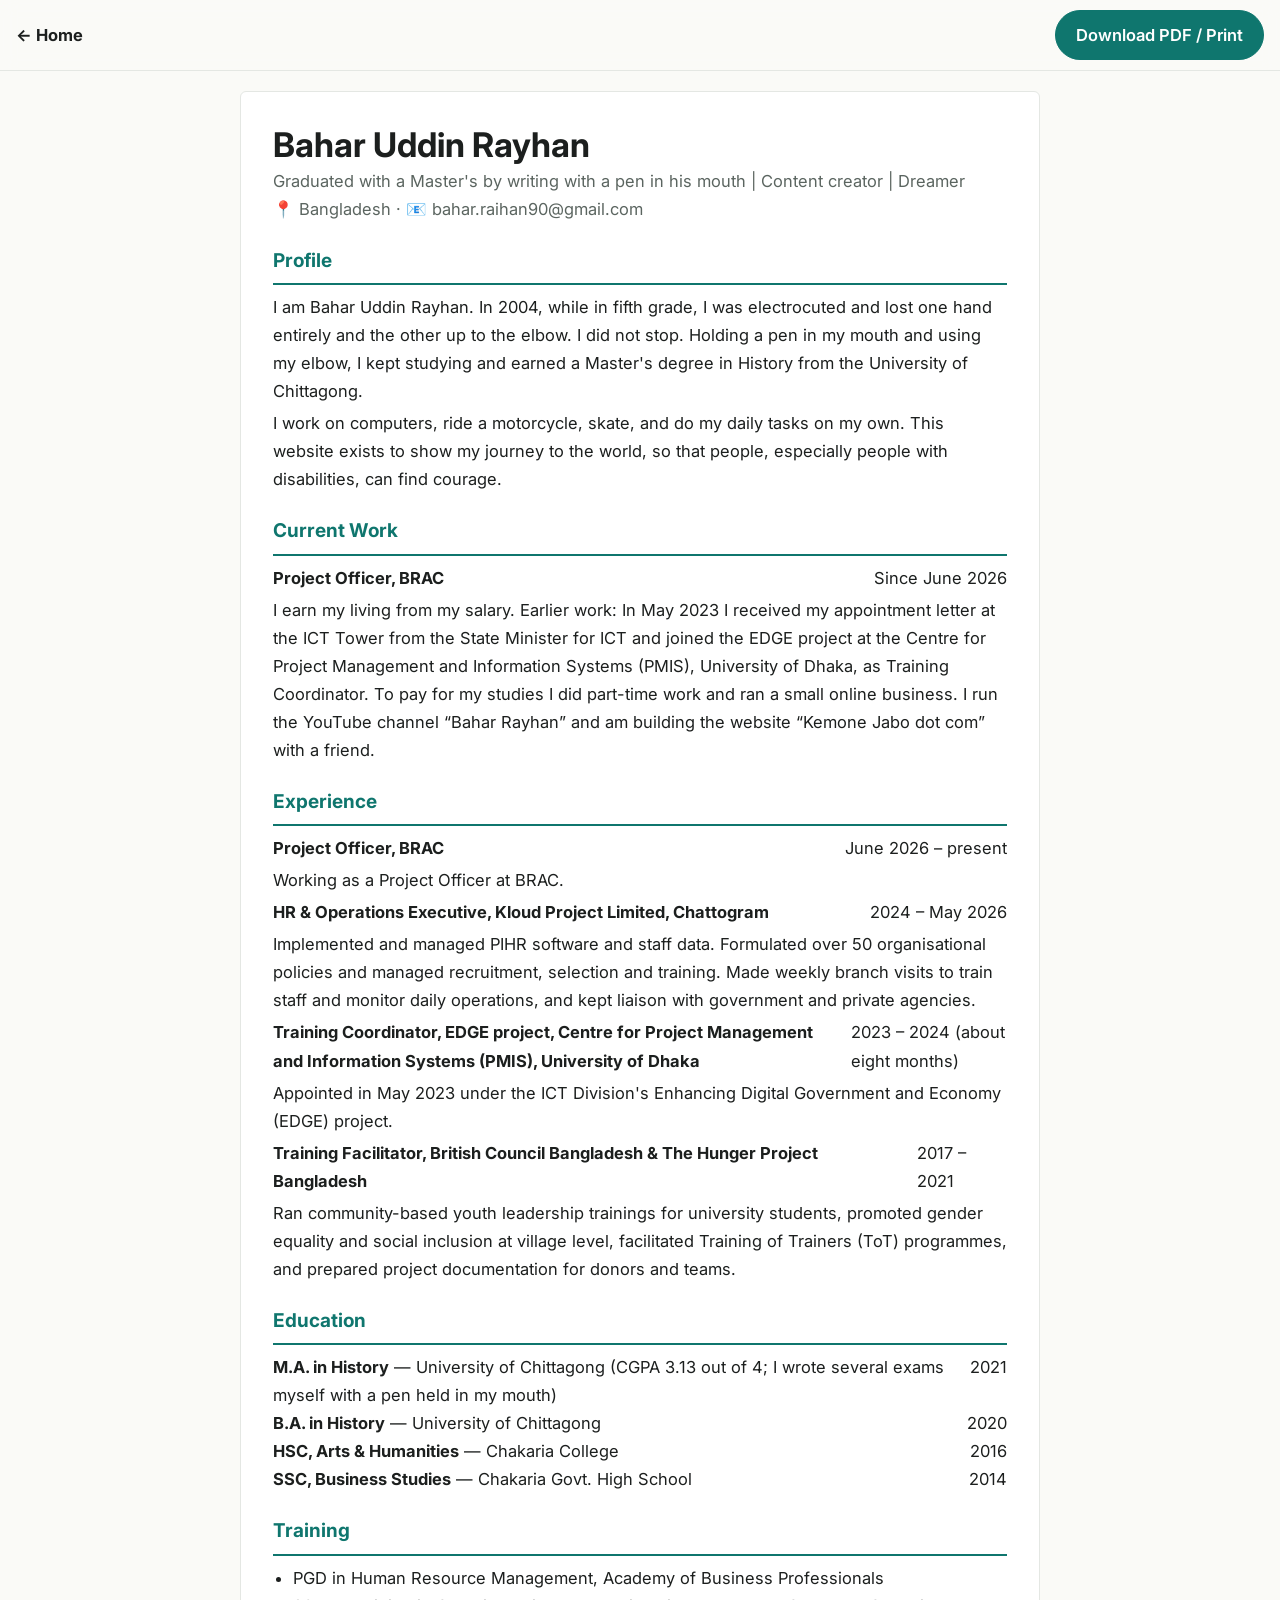
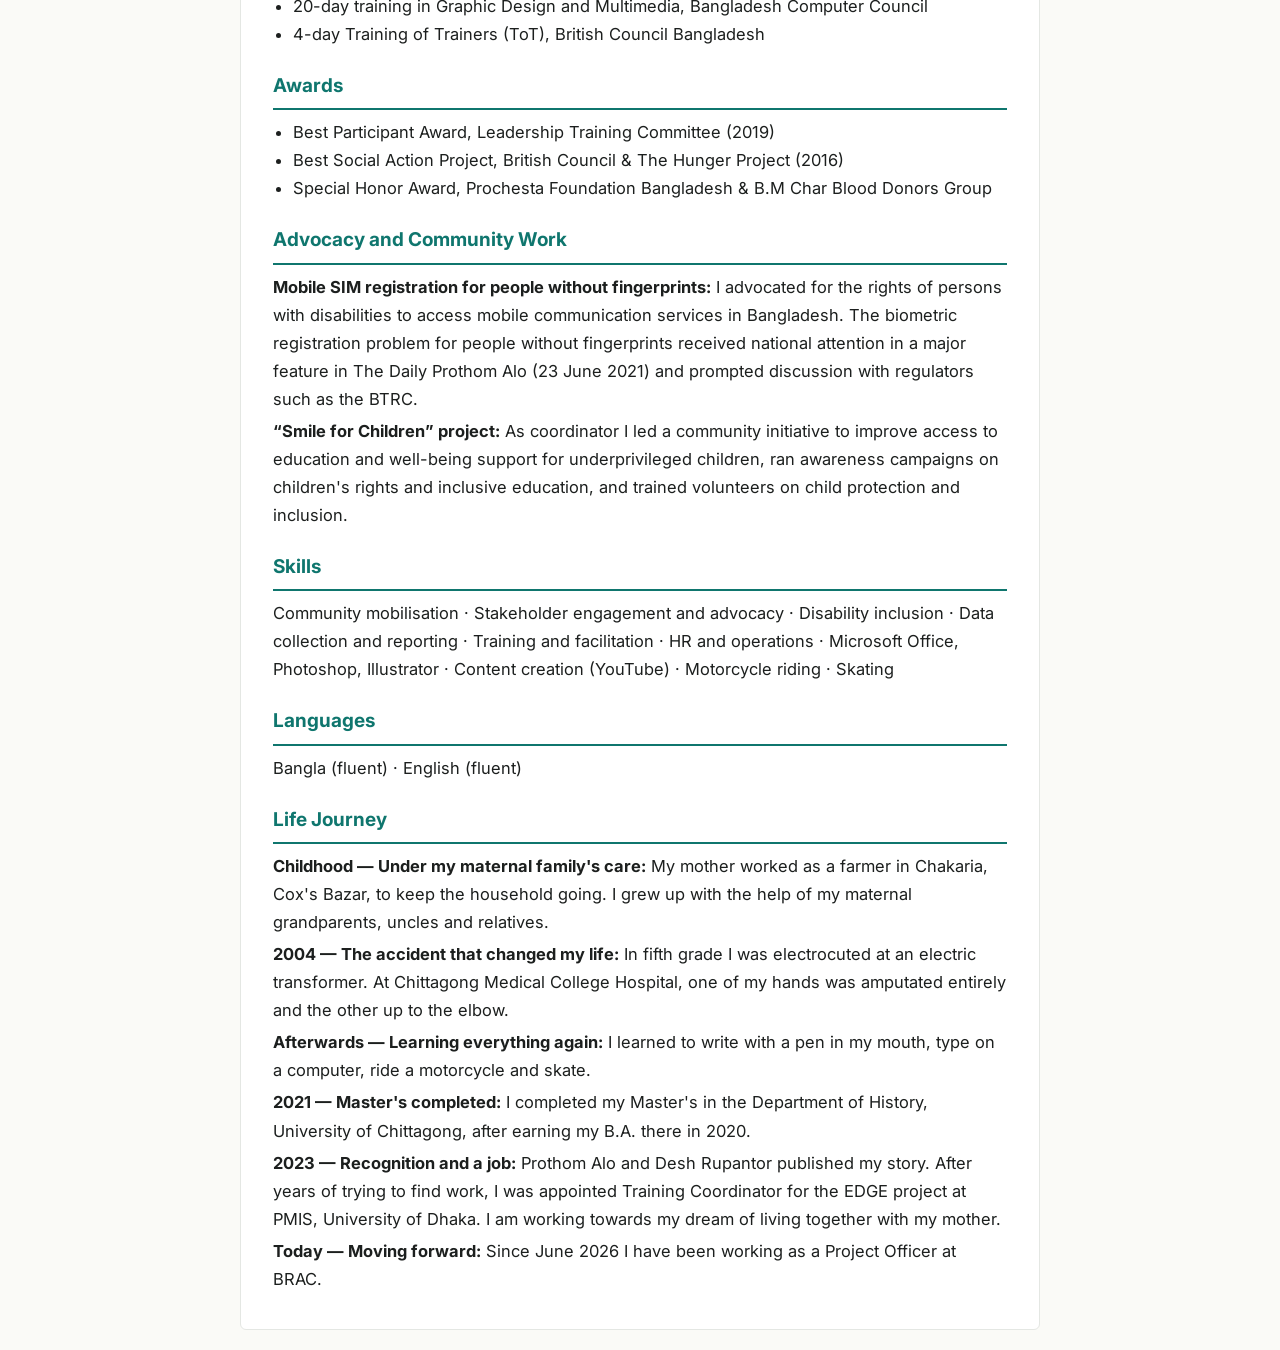
==== cv.html @ cb73b774 "Add files via upload" ====
<!doctype html>
<html lang="en">
<head>
<meta charset="utf-8">
<meta name="viewport" content="width=device-width, initial-scale=1">
<title>CV</title>
<meta name="theme-color" content="#0f766e">
<link rel="manifest" href="manifest.webmanifest">
<link rel="icon" href="icon.svg" type="image/svg+xml">
<link rel="preconnect" href="https://fonts.googleapis.com">
<link href="https://fonts.googleapis.com/css2?family=Inter:wght@400;500;600;700&display=swap" rel="stylesheet">
<link rel="stylesheet" href="style.css">
</head>
<body data-page="cv">
<header class="nav noprint">
  <a class="brand" href="index.html">← Home</a>
  <nav><button class="btn" onclick="window.print()">Download PDF / Print</button></nav>
</header>
<main class="cv" id="cv"></main>
<script src="content.js"></script>
<script src="app.js"></script>
</body>
</html>
---- style.css ----
:root{--bg:#fafaf7;--fg:#1c1f1e;--mut:#5b6560;--card:#fff;--line:#e4e7e3;--pri:#0f766e;--pri2:#d97706}
@media(prefers-color-scheme:dark){:root{--bg:#101413;--fg:#e8ecea;--mut:#9aa6a1;--card:#171c1b;--line:#27302d;--pri:#2dd4bf;--pri2:#fbbf24}}
*{box-sizing:border-box}
html{scroll-behavior:smooth}
body{margin:0;background:var(--bg);color:var(--fg);font-family:"Inter",system-ui,-apple-system,"Segoe UI",sans-serif;line-height:1.7;font-size:16.5px}
a{color:var(--pri)}
.nav{position:sticky;top:0;z-index:5;display:flex;justify-content:space-between;align-items:center;gap:12px;padding:10px 16px;background:color-mix(in srgb,var(--bg) 88%,transparent);backdrop-filter:blur(8px);border-bottom:1px solid var(--line)}
.brand{font-weight:700;text-decoration:none;color:var(--fg)}
.nav nav{display:flex;gap:14px;overflow-x:auto;white-space:nowrap}
.nav nav a{text-decoration:none;color:var(--mut);font-size:15px}
.nav nav a:hover{color:var(--pri)}
.hero{text-align:center;padding:56px 16px 40px;max-width:720px;margin:auto}
.avatar{width:132px;height:132px;border-radius:50%;margin:0 auto 16px;background:var(--pri) center/cover;color:#fff;font-size:56px;font-weight:700;display:grid;place-items:center;border:4px solid var(--card);box-shadow:0 0 0 2px var(--pri)}
h1{font-size:clamp(30px,6vw,46px);margin:.2em 0;line-height:1.25}
.tagline{font-size:19px;color:var(--mut);margin:0}
.loc{color:var(--mut);font-size:15px}
.actions{display:flex;gap:10px;justify-content:center;flex-wrap:wrap;margin-top:20px}
.btn{display:inline-block;padding:10px 20px;border-radius:999px;background:var(--pri);color:#fff;text-decoration:none;border:1px solid var(--pri);font:inherit;font-weight:600;cursor:pointer}
.btn.ghost{background:transparent;color:var(--pri)}
@media(prefers-color-scheme:dark){.btn{color:#04201c}.btn.ghost{color:var(--pri)}}
.wrap{max-width:760px;margin:auto;padding:36px 16px}
h2{font-size:28px;margin:0 0 14px;padding-bottom:6px;border-bottom:3px solid var(--pri2);display:inline-block}
h3{margin:26px 0 10px;color:var(--mut);font-size:18px}
.card{background:var(--card);border:1px solid var(--line);border-radius:14px;padding:16px 18px}
.cards{display:grid;gap:12px}
.card b{display:block}.card small{color:var(--mut)}
.card img{width:100%;border-radius:10px;margin-top:10px}
.chips{display:flex;gap:8px;flex-wrap:wrap;margin-top:12px}
.chips span{background:var(--card);border:1px solid var(--line);border-radius:999px;padding:2px 14px;font-size:15px}
.video{position:relative;aspect-ratio:16/9;border-radius:14px;overflow:hidden;background:#000}
.video iframe{position:absolute;inset:0;width:100%;height:100%;border:0}
.timeline{list-style:none;margin:0;padding:0 0 0 18px;border-left:3px solid var(--pri)}
.timeline li{position:relative;margin:0 0 20px;padding-left:16px}
.timeline li::before{content:"";position:absolute;left:-27px;top:9px;width:13px;height:13px;border-radius:50%;background:var(--pri2);border:3px solid var(--bg)}
.timeline .y{font-weight:700;color:var(--pri2)}
footer{display:flex;justify-content:space-between;align-items:center;max-width:760px;margin:auto;padding:24px 16px 40px;color:var(--mut);font-size:14px;border-top:1px solid var(--line)}
.quiet{background:none;border:0;color:var(--mut);font:inherit;font-size:13px;cursor:pointer;opacity:.7}
.quiet:hover{opacity:1;color:var(--pri2)}
dialog{border:1px solid var(--line);border-radius:16px;background:var(--card);color:var(--fg);max-width:420px;width:calc(100% - 32px);padding:20px;font-family:inherit}
dialog::backdrop{background:#0008}
dialog .x{float:right;border:0;background:none;color:var(--mut);font-size:18px;cursor:pointer}
dialog ul{list-style:none;padding:0;margin:0}
dialog li{padding:8px 0;border-top:1px solid var(--line);word-break:break-all}
dialog li b{display:block;font-size:14px;color:var(--mut)}
dialog li button{margin-left:8px;font-size:12px;cursor:pointer}
/* CV */
.cv{max-width:800px;margin:20px auto;padding:32px;background:var(--card);border:1px solid var(--line);border-radius:6px}
.cv h1{font-size:34px;margin:0}.cv h2{font-size:19px;margin:22px 0 8px;border-bottom:2px solid var(--pri);display:block;color:var(--pri)}
.cv .sub{color:var(--mut);margin:0}.cv .row{display:flex;justify-content:space-between;gap:12px}
.cv p{margin:4px 0}
@media print{.noprint{display:none!important}body{background:#fff;color:#000}.cv{border:0;margin:0;padding:0;background:#fff}.cv h2{color:#0f766e}}
ul.plain{margin:0;padding-left:20px}ul.plain li{margin:4px 0}
.cv ul{margin:4px 0;padding-left:20px}
dialog li{display:flex;gap:12px;align-items:center}
.pay{flex:none;width:36px;height:36px;border-radius:50%;display:grid;place-items:center;color:#fff;font-weight:700}
.soon{color:var(--mut);font-size:14px;font-style:italic}
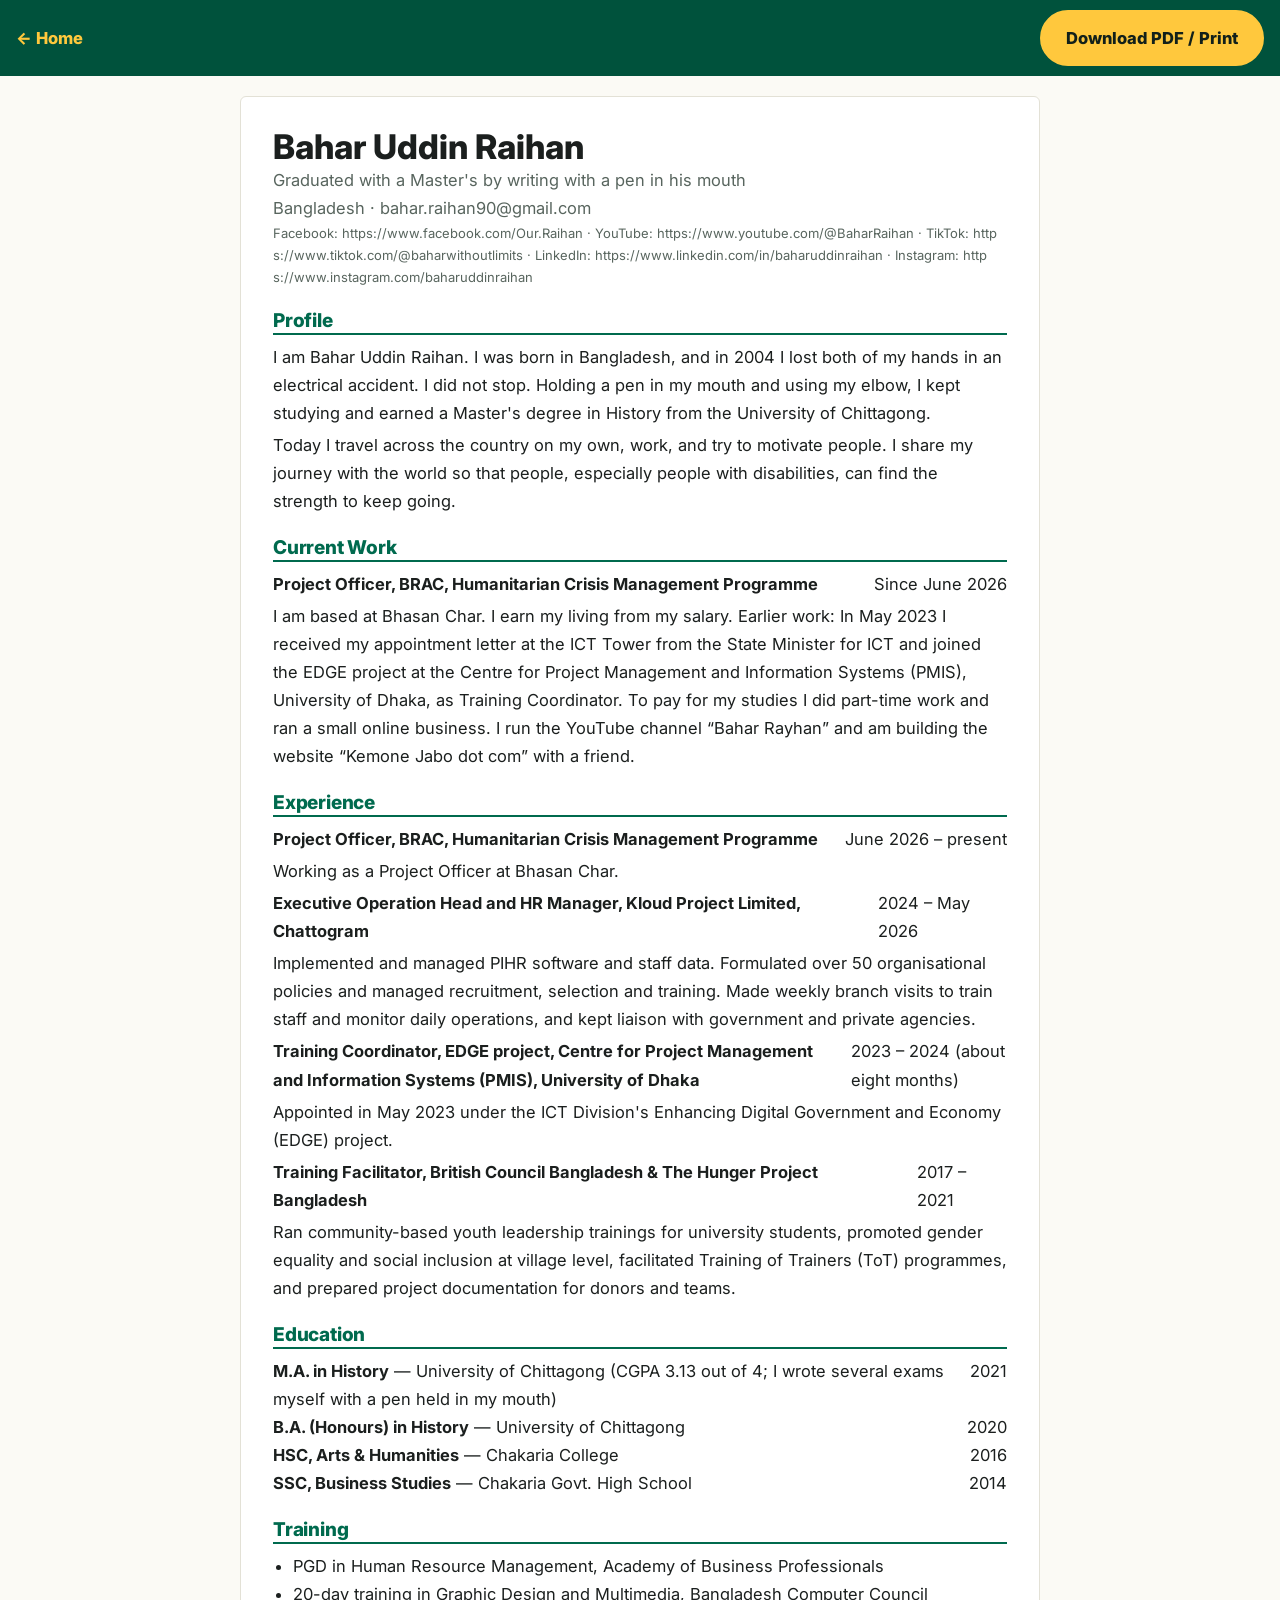
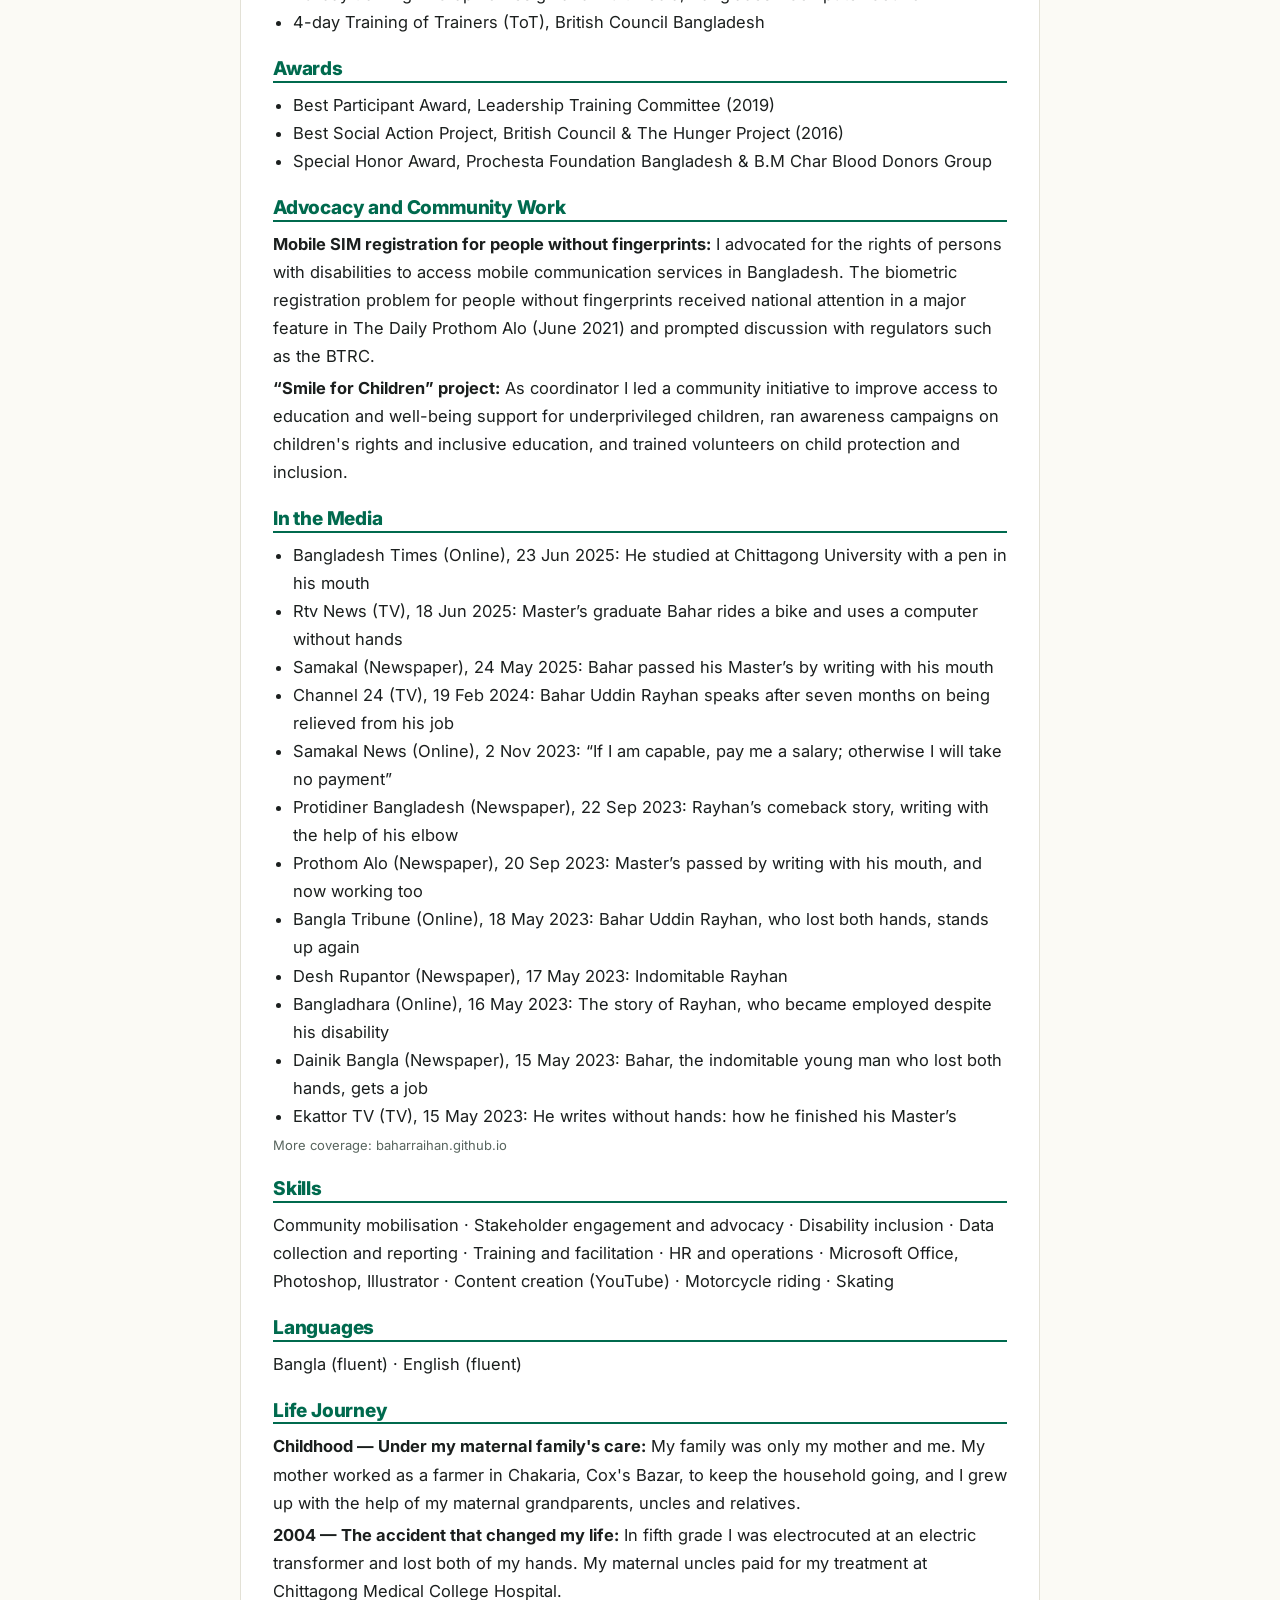
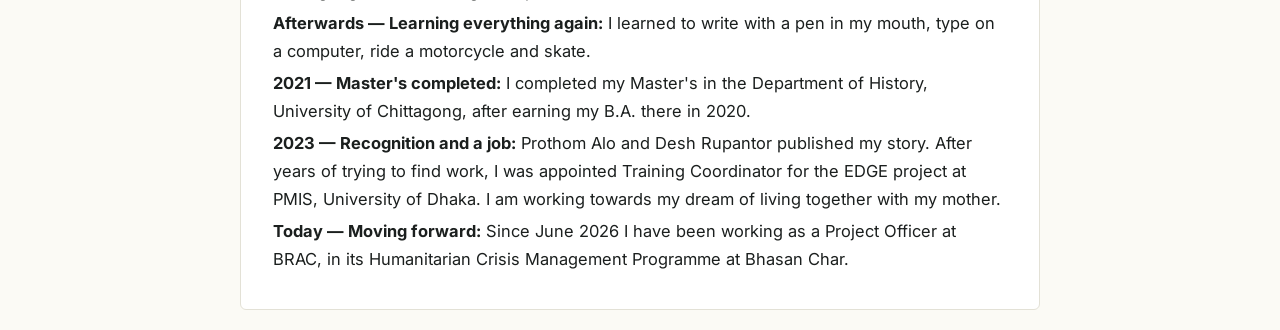
==== commit 525d1c5b: "Add files via upload" ====
--- a/cv.html
+++ b/cv.html
@@ -9,7 +9,7 @@
 <link rel="icon" href="icon.svg" type="image/svg+xml">
 <link rel="preconnect" href="https://fonts.googleapis.com">
 <link href="https://fonts.googleapis.com/css2?family=Inter:wght@400;500;600;700&display=swap" rel="stylesheet">
-<link rel="stylesheet" href="style.css">
+<link rel="stylesheet" href="style.css?v=82973ebb">
 </head>
 <body data-page="cv">
 <header class="nav noprint">
@@ -17,7 +17,7 @@
   <nav><button class="btn" onclick="window.print()">Download PDF / Print</button></nav>
 </header>
 <main class="cv" id="cv"></main>
-<script src="content.js"></script>
-<script src="app.js"></script>
+<script src="content.js?v=1240877e"></script>
+<script src="app.js?v=b13319d1"></script>
 </body>
 </html>
--- a/style.css
+++ b/style.css
@@ -1,56 +1,173 @@
-:root{--bg:#fafaf7;--fg:#1c1f1e;--mut:#5b6560;--card:#fff;--line:#e4e7e3;--pri:#0f766e;--pri2:#d97706}
-@media(prefers-color-scheme:dark){:root{--bg:#101413;--fg:#e8ecea;--mut:#9aa6a1;--card:#171c1b;--line:#27302d;--pri:#2dd4bf;--pri2:#fbbf24}}
+:root{--green:#006a4e;--green-d:#00523c;--red:#c1121f;--redbright:#f42a41;--blue:#0b3c8c;--amber:#f59e0b;--yellow:#ffc83d;--ink:#12201a;--paper:#fbfaf5;--card:#ffffff;--line:#e3e1d6;--mut:#58655e;--fg:#12201a;--bg:#fbfaf5;--pri:#006a4e;--soft:#eef4f0}
 *{box-sizing:border-box}
 html{scroll-behavior:smooth}
 body{margin:0;background:var(--bg);color:var(--fg);font-family:"Inter",system-ui,-apple-system,"Segoe UI",sans-serif;line-height:1.7;font-size:16.5px}
-a{color:var(--pri)}
-.nav{position:sticky;top:0;z-index:5;display:flex;justify-content:space-between;align-items:center;gap:12px;padding:10px 16px;background:color-mix(in srgb,var(--bg) 88%,transparent);backdrop-filter:blur(8px);border-bottom:1px solid var(--line)}
-.brand{font-weight:700;text-decoration:none;color:var(--fg)}
-.nav nav{display:flex;gap:14px;overflow-x:auto;white-space:nowrap}
-.nav nav a{text-decoration:none;color:var(--mut);font-size:15px}
-.nav nav a:hover{color:var(--pri)}
-.hero{text-align:center;padding:56px 16px 40px;max-width:720px;margin:auto}
-.avatar{width:132px;height:132px;border-radius:50%;margin:0 auto 16px;background:var(--pri) center/cover;color:#fff;font-size:56px;font-weight:700;display:grid;place-items:center;border:4px solid var(--card);box-shadow:0 0 0 2px var(--pri)}
-h1{font-size:clamp(30px,6vw,46px);margin:.2em 0;line-height:1.25}
-.tagline{font-size:19px;color:var(--mut);margin:0}
-.loc{color:var(--mut);font-size:15px}
-.actions{display:flex;gap:10px;justify-content:center;flex-wrap:wrap;margin-top:20px}
-.btn{display:inline-block;padding:10px 20px;border-radius:999px;background:var(--pri);color:#fff;text-decoration:none;border:1px solid var(--pri);font:inherit;font-weight:600;cursor:pointer}
-.btn.ghost{background:transparent;color:var(--pri)}
-@media(prefers-color-scheme:dark){.btn{color:#04201c}.btn.ghost{color:var(--pri)}}
-.wrap{max-width:760px;margin:auto;padding:36px 16px}
-h2{font-size:28px;margin:0 0 14px;padding-bottom:6px;border-bottom:3px solid var(--pri2);display:inline-block}
-h3{margin:26px 0 10px;color:var(--mut);font-size:18px}
-.card{background:var(--card);border:1px solid var(--line);border-radius:14px;padding:16px 18px}
-.cards{display:grid;gap:12px}
-.card b{display:block}.card small{color:var(--mut)}
-.card img{width:100%;border-radius:10px;margin-top:10px}
-.chips{display:flex;gap:8px;flex-wrap:wrap;margin-top:12px}
-.chips span{background:var(--card);border:1px solid var(--line);border-radius:999px;padding:2px 14px;font-size:15px}
-.video{position:relative;aspect-ratio:16/9;border-radius:14px;overflow:hidden;background:#000}
-.video iframe{position:absolute;inset:0;width:100%;height:100%;border:0}
-.timeline{list-style:none;margin:0;padding:0 0 0 18px;border-left:3px solid var(--pri)}
-.timeline li{position:relative;margin:0 0 20px;padding-left:16px}
-.timeline li::before{content:"";position:absolute;left:-27px;top:9px;width:13px;height:13px;border-radius:50%;background:var(--pri2);border:3px solid var(--bg)}
-.timeline .y{font-weight:700;color:var(--pri2)}
-footer{display:flex;justify-content:space-between;align-items:center;max-width:760px;margin:auto;padding:24px 16px 40px;color:var(--mut);font-size:14px;border-top:1px solid var(--line)}
-.quiet{background:none;border:0;color:var(--mut);font:inherit;font-size:13px;cursor:pointer;opacity:.7}
-.quiet:hover{opacity:1;color:var(--pri2)}
-dialog{border:1px solid var(--line);border-radius:16px;background:var(--card);color:var(--fg);max-width:420px;width:calc(100% - 32px);padding:20px;font-family:inherit}
-dialog::backdrop{background:#0008}
+a{color:var(--green)}
+.demobar{background:var(--yellow);color:var(--ink);text-align:center;font-size:13px;font-weight:600;padding:4px 8px}
+.nav{position:sticky;top:0;z-index:5;display:flex;justify-content:space-between;align-items:center;gap:12px;padding:10px 16px;background:var(--green-d);color:#fff}
+.brand{font-weight:800;text-decoration:none;color:var(--yellow);white-space:nowrap}
+.nav nav{display:flex;gap:14px;overflow-x:auto;white-space:nowrap;scrollbar-width:none;align-items:center}
+.nav nav a{text-decoration:none;color:#d7efe4;font-size:14.5px}
+.nav nav a:hover{color:#fff}
+.nav nav a.cvlink{color:var(--ink);background:var(--yellow);border-radius:999px;padding:1px 12px;font-weight:800}
+/* hero */
+.hero{position:relative;overflow:hidden;text-align:center;padding:52px 18px 46px;background:var(--green);color:#fff}
+.hero::before{content:"";position:absolute;left:50%;top:-40px;width:420px;height:420px;margin-left:-210px;border-radius:50%;background:var(--redbright)}
+.hero>*{position:relative;max-width:700px;margin-left:auto;margin-right:auto}
+.avatar{width:150px;height:150px;border-radius:50%;margin:0 auto 14px;background:#fff center/cover;color:var(--green);font-size:60px;font-weight:800;display:grid;place-items:center;border:6px solid #fff}
+.eyebrow{margin:0 auto 2px;font-size:13px;font-weight:800;letter-spacing:.14em;text-transform:uppercase;color:var(--yellow)}
+h1{font-size:clamp(34px,8vw,56px);margin:.1em auto;line-height:1.08;font-weight:800;text-shadow:0 2px 0 rgba(0,0,0,.18)}
+.roles{margin:0 auto;color:#cfeadd;font-size:15.5px}
+.headline{font-size:clamp(25px,6.4vw,40px);font-weight:800;line-height:1.15;margin:22px auto 10px;text-transform:uppercase;letter-spacing:-.01em}
+.intro{color:#e0f1e8;margin:0 auto}
+.actions{display:flex;gap:10px;justify-content:center;flex-wrap:wrap;margin-top:24px}
+.btn{display:inline-block;padding:12px 24px;border-radius:999px;background:var(--yellow);color:var(--ink);text-decoration:none;border:2px solid var(--yellow);font:inherit;font-weight:800;cursor:pointer}
+.btn.ghost{background:transparent;color:#fff;border-color:#fff}
+.social{display:flex;gap:10px;justify-content:center;margin-top:18px}
+.social a{width:44px;height:44px;border-radius:50%;display:grid;place-items:center;background:#fff;color:var(--green);text-decoration:none;transition:transform .15s}.social a:hover{transform:translateY(-3px)}.social a.facebook{color:#1877f2}.social a.youtube{color:#ff0000}.social a.tiktok{color:#111}.social a.linkedin{color:#0a66c2}.social a.instagram{color:#d62976}.social svg{width:22px;height:22px}
+/* ticker */
+.ticker{background:var(--ink);color:#fff;overflow:hidden;white-space:nowrap;font-weight:700;font-size:14px;letter-spacing:.04em}
+.track{display:inline-block;animation:slide 40s linear infinite;padding:9px 0}
+.set{display:inline-block}
+.set span{margin:0 18px;color:var(--yellow)}
+@keyframes slide{from{transform:translateX(0)}to{transform:translateX(-33.33%)}}
+/* generic */
+.wrap{max-width:780px;margin:auto;padding:42px 16px}
+h2{font-size:30px;margin:0 0 14px;font-weight:800;line-height:1.2;letter-spacing:-.01em}
+h2::after{content:"";display:block;width:64px;height:6px;border-radius:3px;background:linear-gradient(90deg,var(--green) 0 25%,var(--redbright) 25% 50%,var(--blue) 50% 75%,var(--amber) 75%);margin-top:10px}
+h3{margin:22px 0 10px;color:var(--mut);font-size:17px;font-weight:600}
+.lead p{font-size:18px}
+.card{background:var(--card);border:1px solid var(--line);border-radius:14px;padding:16px 18px;position:relative;border-left:6px solid var(--green)}
+.cards{display:grid;gap:12px;margin-top:12px}
+.cards .card:nth-child(4n+2){border-left-color:var(--redbright)}.cards .card:nth-child(4n+3){border-left-color:var(--blue)}.cards .card:nth-child(4n+4){border-left-color:var(--amber)}
+.grid{display:grid;gap:12px;grid-template-columns:repeat(auto-fit,minmax(230px,1fr))}
+.card b{display:block}.card small{color:var(--mut)}.card p{margin:6px 0 0}.card img{width:100%;border-radius:10px;margin-top:10px}
+.year{position:absolute;top:12px;right:14px;font-size:12px;font-weight:800;color:var(--ink);background:var(--yellow);border-radius:999px;padding:1px 10px}
+.ach b{padding-right:54px}
+.sample{display:inline-block;margin-top:8px;font-size:11px;font-weight:700;letter-spacing:.06em;text-transform:uppercase;color:#7c2d12;background:#fed7aa;border-radius:6px;padding:1px 8px}
+.chips{display:flex;gap:8px;flex-wrap:wrap;margin-top:14px}
+.chips span{background:var(--soft);border:1px solid var(--line);border-radius:999px;padding:2px 14px;font-size:14.5px}
+.filter{display:flex;gap:8px;flex-wrap:wrap;margin:6px 0 14px}
+.filter button{font:inherit;font-size:14px;font-weight:700;border:2px solid var(--ink);background:transparent;color:var(--ink);border-radius:999px;padding:2px 14px;cursor:pointer}
+.filter button.on{background:var(--ink);color:#fff}
+/* story blocks: one colour per chapter */
+.chapter{padding:46px 16px;color:#fff;position:relative;overflow:hidden}
+.chapter .cin{max-width:780px;margin:auto;position:relative}
+.c1{background:var(--green)}.c2{background:var(--red)}.c3{background:var(--blue)}.c4{background:var(--amber);color:var(--ink)}
+.bignum{position:absolute;right:-6px;top:-34px;font-size:190px;font-weight:800;line-height:1;opacity:.16;pointer-events:none}
+.ctag{font-size:13px;font-weight:800;letter-spacing:.1em;text-transform:uppercase;opacity:.92}
+.chapter h3{margin:4px 0 12px;color:inherit;font-size:clamp(30px,7vw,44px);font-weight:800;line-height:1.1}
+.pull{font-size:clamp(22px,5vw,30px);font-weight:700;line-height:1.3;margin:0 0 16px;padding-left:16px;border-left:6px solid var(--yellow)}
+.c4 .pull{border-left-color:var(--ink)}
+.ctext p{margin:10px 0 0;font-size:17.5px}
+.rel{margin-top:16px;font-size:14.5px;font-weight:600}
+.chapter a{color:inherit;text-decoration-thickness:2px}
+.reveal{opacity:0;transform:translateY(22px);transition:opacity .6s ease,transform .6s ease}
+.reveal.in{opacity:1;transform:none}
+@media (prefers-reduced-motion:reduce){.reveal{opacity:1;transform:none;transition:none}.track{animation:none}}
+/* media wall */
+.mediawall{display:grid;gap:12px}
+.mcard{background:var(--card);border:2px solid var(--ink);border-radius:14px;padding:16px 18px;box-shadow:5px 5px 0 var(--ink)}
+.mcard h3{margin:8px 0 4px;color:var(--fg);font-size:18px;line-height:1.35}
+.mcard p{margin:0 0 8px;color:var(--mut);font-size:15px}
+.mtop{display:flex;gap:10px;align-items:center;flex-wrap:wrap}
+.mout{font-size:13px;color:var(--mut);font-weight:600}
+.badge{font-size:11.5px;font-weight:800;letter-spacing:.05em;text-transform:uppercase;border-radius:6px;padding:1px 9px;background:var(--green);color:#fff}
+.badge.tv{background:var(--blue)}.badge.online{background:var(--redbright)}
+/* quotes */
+.qotd{margin:0;padding:28px 24px;border-radius:18px;background:var(--ink);color:#fff;border-left:8px solid var(--yellow)}
+.qotd figcaption{font-size:12.5px;text-transform:uppercase;letter-spacing:.12em;font-weight:800;color:var(--yellow)}
+.qotd blockquote{margin:10px 0 8px;font-size:clamp(22px,5vw,30px);line-height:1.35;font-weight:700}
+.qotd cite,.q cite{color:#b7c7be;font-style:normal;font-size:14.5px}
+.q cite{color:var(--mut)}
+.quotes{display:grid;gap:12px}
+.q{margin:0;padding:18px 20px;border-radius:14px;background:var(--card);border:1px solid var(--line);border-left:6px solid var(--redbright)}
+.q blockquote{margin:0 0 6px;font-size:19px;font-weight:600;line-height:1.45}
+/* videos and photos */
+.videos{display:grid;gap:18px}
+.vid b{display:block;margin-top:8px}.vid p{margin:2px 0 0;color:var(--mut);font-size:15px}
+.thumb{position:relative;display:block;width:100%;aspect-ratio:16/9;border:0;border-radius:14px;background:#0b1f17 center/cover;cursor:pointer;overflow:hidden;padding:0}
+.thumb span{position:absolute;inset:0;margin:auto;width:66px;height:66px;border-radius:50%;background:var(--redbright);color:#fff;display:grid;place-items:center;font-size:26px;padding-left:4px}
+.vid.placeholder .thumb{background:var(--blue)}
+.vid iframe{width:100%;aspect-ratio:16/9;border:0;border-radius:14px;background:#000}
+.gallery{display:grid;gap:10px;grid-template-columns:repeat(auto-fill,minmax(160px,1fr))}
+.tile{aspect-ratio:1;border:0;border-radius:12px;overflow:hidden;padding:0;cursor:pointer;background:var(--soft)}
+.tile img{width:100%;height:100%;object-fit:cover;display:block}
+.tile.ph{display:flex;flex-direction:column;align-items:center;justify-content:center;gap:4px;text-align:center;padding:10px;font-size:13px;color:var(--mut);cursor:default;border:2px dashed var(--line)}
+.tile.ph b{color:var(--red)}
+ul.plain{margin:10px 0 0;padding-left:20px}ul.plain li{margin:4px 0}
+.cvcard{display:block;margin-top:14px;padding:20px 22px;border-radius:14px;background:var(--yellow);color:var(--ink);text-decoration:none;border:2px solid var(--ink)}
+.cvcard b{display:block;font-size:20px}.cvcard span{font-size:14.5px}
+footer{max-width:780px;margin:auto;padding:24px 16px 44px;color:var(--mut);font-size:14px;border-top:1px solid var(--line)}
+.disclaimer{margin:0 0 14px;font-size:13px;line-height:1.5}
+.foot{display:flex;justify-content:space-between;align-items:center}
+.quiet{background:none;border:0;color:var(--mut);font:inherit;font-size:13px;cursor:pointer;opacity:.75}
+.quiet:hover{opacity:1;color:var(--red)}
+dialog{border:1px solid var(--line);border-radius:16px;background:#fff;color:var(--fg);max-width:420px;width:calc(100% - 32px);padding:20px;font-family:inherit}
+dialog::backdrop{background:#000a}
 dialog .x{float:right;border:0;background:none;color:var(--mut);font-size:18px;cursor:pointer}
 dialog ul{list-style:none;padding:0;margin:0}
-dialog li{padding:8px 0;border-top:1px solid var(--line);word-break:break-all}
+dialog li{padding:8px 0;border-top:1px solid var(--line);word-break:break-all;display:flex;gap:12px;align-items:center}
 dialog li b{display:block;font-size:14px;color:var(--mut)}
 dialog li button{margin-left:8px;font-size:12px;cursor:pointer}
-/* CV */
-.cv{max-width:800px;margin:20px auto;padding:32px;background:var(--card);border:1px solid var(--line);border-radius:6px}
-.cv h1{font-size:34px;margin:0}.cv h2{font-size:19px;margin:22px 0 8px;border-bottom:2px solid var(--pri);display:block;color:var(--pri)}
-.cv .sub{color:var(--mut);margin:0}.cv .row{display:flex;justify-content:space-between;gap:12px}
-.cv p{margin:4px 0}
-@media print{.noprint{display:none!important}body{background:#fff;color:#000}.cv{border:0;margin:0;padding:0;background:#fff}.cv h2{color:#0f766e}}
-ul.plain{margin:0;padding-left:20px}ul.plain li{margin:4px 0}
-.cv ul{margin:4px 0;padding-left:20px}
-dialog li{display:flex;gap:12px;align-items:center}
 .pay{flex:none;width:36px;height:36px;border-radius:50%;display:grid;place-items:center;color:#fff;font-weight:700}
 .soon{color:var(--mut);font-size:14px;font-style:italic}
+.photodlg{max-width:640px}.photodlg img{width:100%;border-radius:10px;display:block}.photodlg p{margin:8px 0 0;font-size:14px;color:var(--mut)}
+/* CV and privacy */
+.cv{max-width:800px;margin:20px auto;padding:32px;background:#fff;border:1px solid var(--line);border-radius:6px;color:#1b1f1e}
+.cv h1{font-size:34px;margin:0;text-shadow:none;color:#1b1f1e}.cv h2{font-size:19px;margin:22px 0 8px;border-bottom:2px solid var(--green);color:var(--green)}.cv h2::after{display:none}
+.cv .sub{color:var(--mut);margin:0}.cv .small{font-size:13px;word-break:break-all}.cv .row{display:flex;justify-content:space-between;gap:12px}
+.cv p{margin:4px 0}.cv ul{margin:4px 0;padding-left:20px}
+body[data-page=cv] .btn,body[data-page=privacy] .btn{background:var(--yellow)}
+@media print{.noprint{display:none!important}body{background:#fff;color:#000}.cv{border:0;margin:0;padding:0}.cv h2{color:#0f766e;border-color:#0f766e}}
+/* chapter photo + demo slot tags */
+.cfig{margin:18px 0 0}.cfig img{width:100%;border-radius:12px;display:block;border:3px solid rgba(255,255,255,.85)}
+.c4 .cfig img{border-color:var(--ink)}.cfig figcaption{font-size:13.5px;margin-top:6px;opacity:.92}
+.cfig.ph{border:3px dashed rgba(255,255,255,.7);border-radius:12px;padding:26px 14px;text-align:center;font-weight:700;font-size:14px}
+.c4 .cfig.ph{border-color:var(--ink)}
+.slot{display:inline-block;vertical-align:middle;margin-left:10px;font-size:11px;font-weight:800;letter-spacing:.04em;text-transform:none;color:#fff;background:#7c3aed;border-radius:6px;padding:1px 8px}
+/* icon tiles and contact cards */
+.btnico{display:inline-block;vertical-align:-5px;margin-right:6px}.btnico svg{width:20px;height:20px}
+.ico{flex:none;width:48px;height:48px;border-radius:14px;display:grid;place-items:center;background:var(--green);color:#fff}
+.ico svg{width:26px;height:26px}
+.ico.mail{background:var(--green)}.ico.phone{background:var(--blue)}
+.ico.facebook{background:#1877f2}.ico.youtube{background:#ff0000}.ico.tiktok{background:#111}.ico.linkedin{background:#0a66c2}
+.ico.instagram{background:linear-gradient(135deg,#feda75,#d62976 55%,#4f5bd5)}
+.clink{display:flex;align-items:center;gap:14px;padding:14px 16px;background:var(--card);border:2px solid var(--ink);border-radius:16px;text-decoration:none;color:var(--fg);box-shadow:4px 4px 0 var(--ink);transition:transform .15s,box-shadow .15s}
+.clink:hover{transform:translate(-2px,-2px);box-shadow:6px 6px 0 var(--ink)}
+.clink .ct{display:flex;flex-direction:column;min-width:0;line-height:1.3}
+.clink .ct b{font-size:17px}
+.clink .ct small{color:var(--mut);font-size:14px;overflow:hidden;text-overflow:ellipsis}
+.clink.big{margin-bottom:14px;background:var(--yellow)}
+.clink.big .ct b{font-size:19px}.clink.big .ct small{color:var(--ink);font-size:15px;word-break:break-all}
+.clink .go{margin-left:auto;display:grid;place-items:center;width:34px;height:34px;border-radius:50%;background:var(--ink);color:#fff;font-style:normal;flex:none}
+.clink .go svg{width:18px;height:18px}
+.cgrid{display:grid;gap:12px;grid-template-columns:repeat(auto-fit,minmax(220px,1fr))}
+.when{display:flex;align-items:center;gap:4px;flex-wrap:wrap}.pinico{display:inline-grid;vertical-align:middle;margin-left:6px;color:var(--red)}.pinico svg{width:15px;height:15px}
+.cvcard{background:var(--green);color:#fff}.cvcard span{color:#e0f1e8}
+/* news wall: coloured cards with a newspaper-style masthead */
+.newswall{max-width:none;padding:44px 0 50px;background:#fff1c9;border-top:4px solid var(--ink)}.newswall.tvwall{background:#dbeafe;border-bottom:4px solid var(--ink)}
+.newswall>*{max-width:780px;margin-left:auto;margin-right:auto;padding-left:16px;padding-right:16px}
+.mediawall{gap:18px}
+.mcard{padding:0;overflow:hidden;border:2px solid var(--ink);border-radius:16px;box-shadow:6px 6px 0 var(--oc,var(--ink));background:#fff}
+.mhead{display:flex;align-items:center;justify-content:space-between;gap:12px;padding:12px 16px;background:var(--oc,var(--ink));color:#fff}
+.mmark{font-family:Georgia,"Times New Roman",serif;font-size:clamp(22px,5.4vw,28px);font-weight:700;letter-spacing:-.01em;line-height:1.1;text-shadow:0 1px 0 rgba(0,0,0,.18)}
+.mlogo{display:inline-flex;align-items:center;background:#fff;border-radius:10px;padding:5px 12px}.mlogo img{height:32px;width:auto;display:block}
+.mdate{font-size:13px;font-weight:700;background:rgba(255,255,255,.2);border-radius:999px;padding:2px 12px;white-space:nowrap}
+.mbody{padding:16px 18px 18px}
+.mbody .badge{background:var(--oc,var(--green))}
+.mcard h3{margin:10px 0 6px;color:var(--fg);font-size:clamp(19px,4.8vw,22px);line-height:1.3}
+.mcard p{margin:0 0 14px;color:var(--mut);font-size:15.5px}
+.mbtn{display:inline-block;background:var(--oc,var(--green));color:#fff;text-decoration:none;font-weight:800;border-radius:999px;padding:8px 18px;font-size:15px}
+.mbtn:hover{filter:brightness(1.12)}
+/* video cards inside the news wall */
+.mthumb{position:relative;display:block;width:100%;aspect-ratio:16/9;border:0;border-radius:12px;background:#0b1f17 center/cover;cursor:pointer;overflow:hidden;padding:0;margin:4px 0 12px}
+.mthumb span{position:absolute;inset:0;margin:auto;width:60px;height:60px;border-radius:50%;background:var(--oc,var(--redbright));color:#fff;display:grid;place-items:center;font-size:24px;padding-left:4px;box-shadow:0 0 0 4px rgba(255,255,255,.85)}
+.mthumb em{position:absolute;right:8px;bottom:8px;font-style:normal;font-size:12.5px;font-weight:700;background:rgba(0,0,0,.75);color:#fff;border-radius:6px;padding:1px 8px}
+.mframe{width:100%;aspect-ratio:16/9;border:0;border-radius:12px;background:#000;margin:4px 0 12px;display:block}
+.more{display:block;width:100%;font:inherit;font-weight:800;font-size:16px;padding:14px;border:2px solid var(--ink);border-radius:14px;background:var(--ink);color:#fff;cursor:pointer;box-shadow:5px 5px 0 var(--redbright)}
+.more:hover{filter:brightness(1.15)}
+.qotd cite a,.q cite a{color:inherit;text-decoration:underline;text-decoration-thickness:2px;text-underline-offset:3px}
+.q{border-left-color:var(--green)}.q:nth-child(4n+2){border-left-color:var(--blue)}.q:nth-child(4n+3){border-left-color:var(--amber)}.q:nth-child(4n+4){border-left-color:var(--redbright)}
+.others .q{background:#eef7f1;border-left-color:var(--green)}
+.quotes .more{margin-top:4px}
